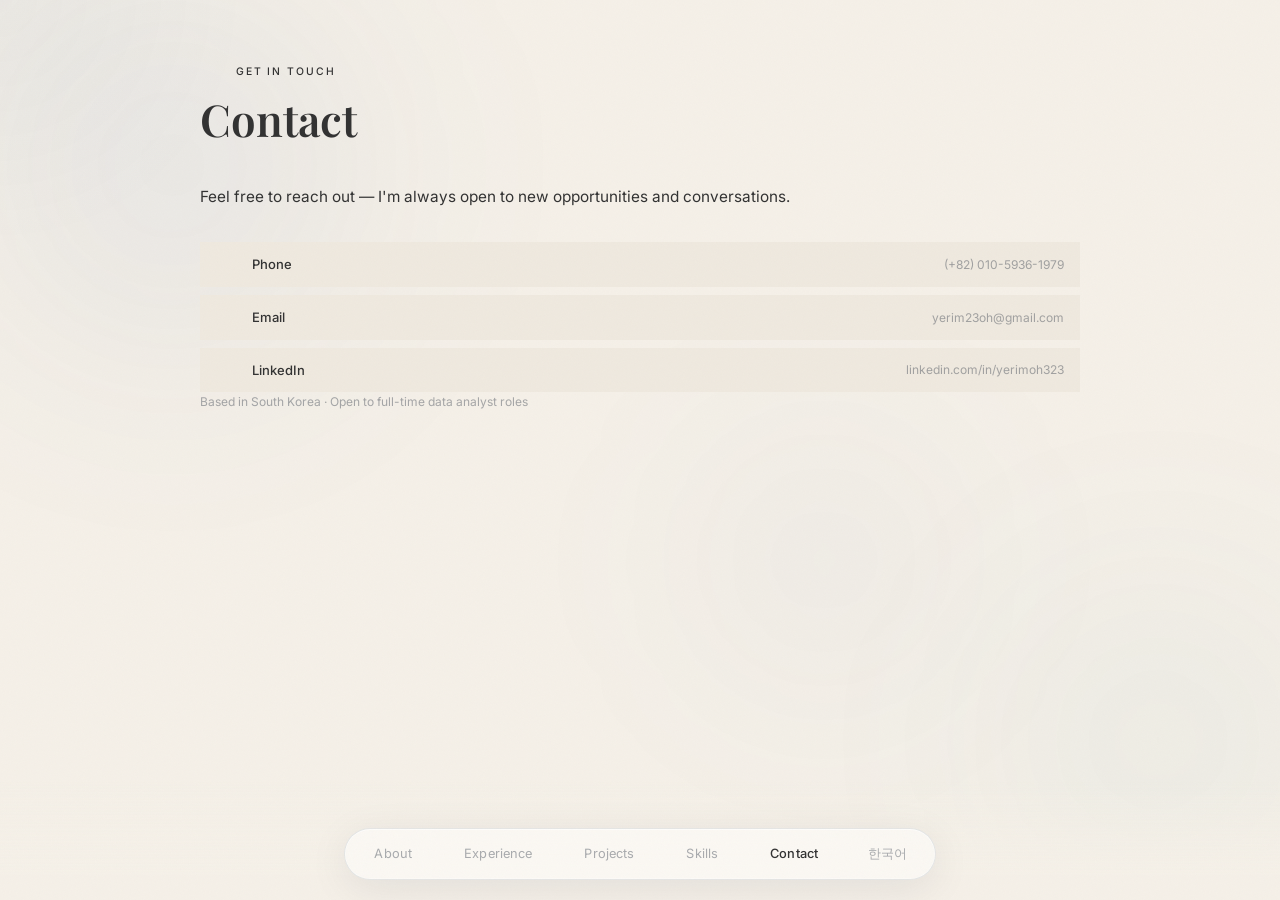
==== contact.html @ aa2ab44f "divide files" ====
<!doctype html>
<html lang="en">
  <head>
    <meta charset="UTF-8" />
    <meta name="viewport" content="width=device-width, initial-scale=1.0" />
    <title>Contact — Yerim Oh</title>
    <link rel="shortcut icon" href="./assets/images/logo.ico" type="image/x-icon" />
    <link rel="stylesheet" href="./css/style.css" />
    <link rel="preconnect" href="https://fonts.googleapis.com" />
    <link rel="preconnect" href="https://fonts.gstatic.com" crossorigin />
    <link
      href="https://fonts.googleapis.com/css2?family=Inter:wght@300;400;450;500;600&family=Playfair+Display:ital,wght@0,400;0,500;0,600;0,700;1,400;1,500&display=swap"
      rel="stylesheet"
    />
  </head>

  <body>

    <div class="ambient-bg" aria-hidden="true">
      <div class="ambient-orb"></div>
      <div class="ambient-orb"></div>
      <div class="ambient-orb"></div>
    </div>
    <div class="noise-overlay" aria-hidden="true"></div>
    <div class="cursor-glow" aria-hidden="true"></div>

    <div class="site-wrapper">

      <!-- ======================== CONTACT ======================== -->
      <section id="contact" class="section active">
        <div class="container">
          <p class="section-label">
            <span>Get in Touch</span>
          </p>
          <h2 class="section-title">
            <span>Contact</span>
          </h2>

          <p style="margin: 1rem 0 2rem; max-width: 600px; font-size: var(--fs-body); color: var(--text-secondary);">
            <span data-en>Feel free to reach out — I'm always open to new opportunities and conversations.</span>
            <span data-ko>편하게 연락해 주세요. 새로운 기회와 대화는 항상 환영합니다.</span>
          </p>

          <div class="contact-links">

          <a class="contact-link" href="tel:+821059361979" target="_blank">
            <span class="contact-icon fa fa-phone"></span>
            <span class="contact-label">Phone</span>
            <span class="contact-val">(+82) 010-5936-1979</span>
          </a>

          <a class="contact-link" href="mailto:yerim23oh@gmail.com">
            <span class="contact-icon fa fa-envelope"></span>
            <span class="contact-label">Email</span>
            <span class="contact-val" data-en>yerim23oh@gmail.com</span>
            <span class="contact-val" data-ko>yerim23oh@gmail.com</span>
          </a>

          <a class="contact-link" href="https://www.linkedin.com/in/yerimoh323/" target="_blank">
            <span class="contact-icon fa-brands fa-linkedin"></span>
            <span class="contact-label">LinkedIn</span>
            <span class="contact-val">linkedin.com/in/yerimoh323</span>
          </a>

        </div>

        <div class="section-divider"></div>

        <p style="font-size:12px; color: var(--text3);" data-en>Based in South Korea · Open to full-time data analyst roles</p>
        <p style="font-size:12px; color: var(--text3);" data-ko>한국 거주 · 데이터 분석가 정규직 포지션 지원 가능</p>

      </section>
    </div><!-- /site-wrapper -->

    <!-- ======================== BOTTOM NAV ======================== -->
    <nav class="bottom-nav" aria-label="Main navigation">
      <div class="nav-bar">
        <div class="nav-indicator"></div>
        <a href="index.html" class="nav-btn active">
          <span data-en>About</span><span data-ko>소개</span>
        </a>
        <a href="experience.html" class="nav-btn">
          <span data-en>Experience</span><span data-ko>경험</span>
        </a>
        <a href="projects.html" class="nav-btn">
          <span data-en>Projects</span><span data-ko>프로젝트</span>
        </a>
        <a href="skills.html" class="nav-btn">
          <span data-en>Skills</span><span data-ko>스킬</span>
        </a>
        <a href="contact.html" class="nav-btn">
          <span data-en>Contact</span><span data-ko>연락처</span>
        </a>
        <button class="lang-toggle" id="lang-toggle">한국어</button>
      </div>
    </nav>

    <script type="module" src="./js/main.js"></script>
  </body>
</html>
---- css/style.css ----
/* ========================================
   CUSTOM PROPERTIES
   ======================================== */

:root {
  --bg1: #f5f0e8;
  --bg2: #efe9df;
  --glass-bg: rgba(255, 255, 255, 0.5);
  --glass-bg-hover: rgba(255, 255, 255, 0.7);
  --glass-border: rgba(80, 100, 40, 0.1);
  --glass-border-hover: rgba(80, 100, 40, 0.2);

  --text: #333333;
  --text2: rgba(18, 26, 46, 0.6);
  --text3: rgba(18, 28, 46, 0.35);
  --text4: #5c6f96

  --accent: #39548f;
  --accent-light: rgba(42, 75, 140, 0.143);
  --accent-glow: rgba(42, 76, 140, 0.25);

  --holo-1: rgba(50, 90, 170, 0.5);
  --holo-2: rgba(69, 144, 185, 0.5);
  --holo-3: rgba(60, 121, 190, 0.45);

  --tag-award-bg: #e8d2d3; --tag-award: #702e30;
  --tag-work-bg:  #ebe2cc; --tag-work:  #be8918;
  --tag-act-bg:   #d4ddec; --tag-act:   #4e6440;
  --tag-edu-bg:   #e4def0; --tag-edu:   #473b64;

  --font-serif: "Playfair Display", "Georgia", serif;
  --font-sans: "Inter", -apple-system, BlinkMacSystemFont, "Segoe UI", sans-serif;

  --fs-display: clamp(2.8rem, 7vw, 5rem);
  --fs-h1: clamp(1.75rem, 3.5vw, 2.75rem);
  --fs-h2: clamp(1.25rem, 2.5vw, 1.75rem);
  --fs-h3: clamp(1rem, 1.5vw, 1.15rem);
  --fs-body: clamp(0.875rem, 1.2vw, 1rem);
  --fs-small: clamp(0.78rem, 1vw, 0.875rem);
  --fs-xs: clamp(0.65rem, 0.8vw, 0.75rem);

  --section-padding: clamp(2rem, 5vw, 5rem);
  --card-padding: clamp(1rem, 2vw, 1.5rem);
  --content-max-width: 960px;

  --ease-out: cubic-bezier(0.16, 1, 0.3, 1);
  --ease-smooth: cubic-bezier(0.4, 0, 0.2, 1);
  --ease-spring: cubic-bezier(0.34, 1.56, 0.64, 1);
  --transition-fast: 0.2s var(--ease-smooth);
  --transition-med: 0.45s var(--ease-out);
  --transition-slow: 0.7s var(--ease-out);

  --blur-glass: blur(20px) saturate(1.2);
  --blur-nav: blur(40px) saturate(1.5);
}

/* ========================================
   RESET & BASE
   ======================================== */

*, *::before, *::after {
  margin: 0;
  padding: 0;
  box-sizing: border-box;
}

html {
  font-family: var(--font-sans);
  -webkit-font-smoothing: antialiased;
  -moz-osx-font-smoothing: grayscale;
  scroll-behavior: smooth;
}

body {
  background: var(--bg1);
  color: var(--text);
  line-height: 1.6;
  min-height: 100vh;
  overflow-x: hidden;
}

a { text-decoration: none; color: inherit; }
button { font: inherit; border: none; background: none; cursor: pointer; color: inherit; }
ul, ol { list-style: none; }
img { display: block; max-width: 100%; }

::selection {
  background: rgba(42, 70, 118, 0.15);
  color: var(--text);
}

:focus-visible {
  outline: 2px solid var(--accent);
  outline-offset: 3px;
  border-radius: 4px;
}

/* ========================================
   NOISE TEXTURE OVERLAY
   ======================================== */

.noise-overlay {
  position: fixed;
  inset: 0;
  z-index: 999;
  pointer-events: none;
  opacity: 0.03;
  mix-blend-mode: multiply;
  background-image: url("data:image/svg+xml,%3Csvg viewBox='0 0 256 256' xmlns='http://www.w3.org/2000/svg'%3E%3Cfilter id='n'%3E%3CfeTurbulence type='fractalNoise' baseFrequency='0.9' numOctaves='4' stitchTiles='stitch'/%3E%3C/filter%3E%3Crect width='100%25' height='100%25' filter='url(%23n)'/%3E%3C/svg%3E");
  background-repeat: repeat;
  background-size: 200px 200px;
}

/* ========================================
   ANIMATED AMBIENT BACKGROUND
   ======================================== */

.ambient-bg {
  position: fixed;
  inset: 0;
  z-index: 0;
  pointer-events: none;
  overflow: hidden;
}

.ambient-orb {
  position: absolute;
  border-radius: 50%;
  filter: blur(90px);
  will-change: transform;
}

.ambient-orb:nth-child(1) {
  width: 600px;
  height: 600px;
  top: -15%;
  left: -10%;
  background: radial-gradient(circle, rgba(50, 104, 170, 0.08) 0%, transparent 70%);
  animation: orbFloat1 20s ease-in-out infinite;
}

.ambient-orb:nth-child(2) {
  width: 500px;
  height: 500px;
  bottom: -10%;
  right: -10%;
  background: radial-gradient(circle, rgba(54, 150, 175, 0.06) 0%, transparent 70%);
  animation: orbFloat2 25s ease-in-out infinite;
}

.ambient-orb:nth-child(3) {
  width: 400px;
  height: 400px;
  top: 40%;
  right: 20%;
  background: radial-gradient(circle, rgba(60, 120, 180, 0.05) 0%, transparent 70%);
  animation: orbFloat3 18s ease-in-out infinite;
}

@keyframes orbFloat1 {
  0%, 100% { transform: translate(0, 0) scale(1); }
  33% { transform: translate(60px, 40px) scale(1.1); }
  66% { transform: translate(-30px, 60px) scale(0.95); }
}

@keyframes orbFloat2 {
  0%, 100% { transform: translate(0, 0) scale(1); }
  33% { transform: translate(-50px, -30px) scale(1.05); }
  66% { transform: translate(40px, -50px) scale(0.9); }
}

@keyframes orbFloat3 {
  0%, 100% { transform: translate(0, 0) scale(1); }
  50% { transform: translate(-40px, 30px) scale(1.1); }
}

/* Cursor glow */
.cursor-glow {
  position: fixed;
  width: 500px;
  height: 500px;
  border-radius: 50%;
  pointer-events: none;
  z-index: 0;
  background: radial-gradient(circle, rgba(50, 105, 160, 0.04) 0%, transparent 70%);
  transform: translate(-50%, -50%);
  transition: opacity 0.3s;
  will-change: left, top;
}

/* ========================================
   LAYOUT
   ======================================== */

.site-wrapper {
  position: relative;
  z-index: 1;
  min-height: 100vh;
  padding-bottom: 110px;
}

.container {
  max-width: var(--content-max-width);
  margin: 0 auto;
  padding: 0 clamp(1.25rem, 4vw, 2.5rem);
}

/* ========================================
   SECTIONS
   ======================================== */

.section {
  display: none;
  padding-top: var(--section-padding);
  padding-bottom: var(--section-padding);
}

.section.active {
  display: block;
  animation: sectionIn 0.6s var(--ease-out) forwards;
}

@keyframes sectionIn {
  from { opacity: 0; transform: translateY(20px); }
  to { opacity: 1; transform: translateY(0); }
}

.section-label {
  font-family: var(--font-sans);
  font-size: var(--fs-xs);
  font-weight: 500;
  text-transform: uppercase;
  letter-spacing: 0.18em;
  color: var(--accent);
  margin-bottom: 0.75rem;
  display: flex;
  align-items: center;
  gap: 12px;
}

.section-label::before {
  content: "";
  width: 24px;
  height: 1px;
  background: var(--accent);
  opacity: 0.5;
}

.section-title {
  font-family: var(--font-serif);
  font-size: var(--fs-h1);
  font-weight: 600;
  line-height: 1.2;
  color: var(--text);
  margin-bottom: 2.5rem;
}

/* ========================================
   GLASS CARD — with holographic border
   ======================================== */

.glass-card {
  position: relative;
  background: var(--glass-bg);
  backdrop-filter: var(--blur-glass);
  -webkit-backdrop-filter: var(--blur-glass);
  border: 1px solid var(--glass-border);
  border-radius: 16px;
  transition:
    border-color 0.3s var(--ease-smooth),
    box-shadow 0.3s var(--ease-smooth),
    transform 0.3s var(--ease-out),
    background 0.3s var(--ease-smooth);
  overflow: hidden;
  transform-style: preserve-3d;
  will-change: transform;
}

/* Holographic shimmer on hover */
.glass-card::before {
  content: "";
  position: absolute;
  inset: 0;
  border-radius: inherit;
  background: linear-gradient(
    135deg,
    transparent 0%,
    rgba(100, 170, 50, 0.04) 25%,
    rgba(200, 190, 40, 0.05) 50%,
    rgba(140, 190, 60, 0.04) 75%,
    transparent 100%
  );
  opacity: 0;
  transition: opacity 0.4s var(--ease-smooth);
  pointer-events: none;
  z-index: 1;
}

/* Inner light reflection */
.glass-card::after {
  content: "";
  position: absolute;
  top: 0;
  left: 0;
  right: 0;
  height: 1px;
  background: linear-gradient(
    90deg,
    transparent 0%,
    rgba(255, 255, 255, 0.5) 30%,
    rgba(255, 255, 255, 0.7) 50%,
    rgba(255, 255, 255, 0.5) 70%,
    transparent 100%
  );
  z-index: 2;
  pointer-events: none;
}

.glass-card:hover {
  background: var(--glass-bg-hover);
  border-color: var(--glass-border-hover);
  box-shadow:
    0 8px 32px rgba(18, 28, 46, 0.08),
    0 0 0 1px rgba(255, 255, 255, 0.3) inset;
}

.glass-card:hover::before {
  opacity: 1;
}

.glass-pill {
  background: var(--glass-bg);
  backdrop-filter: blur(16px) saturate(1.1);
  -webkit-backdrop-filter: blur(16px) saturate(1.1);
  border: 1px solid var(--glass-border);
  border-radius: 100px;
  transition: all var(--transition-fast);
}

.glass-pill:hover {
  background: var(--glass-bg-hover);
  border-color: var(--glass-border-hover);
}

.glass-pill.active {
  background: rgba(42, 81, 140, 0.1);
  border-color: rgba(42, 88, 140, 0.25);
  color: var(--accent);
  box-shadow: 0 0 16px rgba(42, 76, 140, 0.06);
}

/* ========================================
   BOTTOM NAVIGATION
   ======================================== */

.bottom-nav {
  position: fixed;
  bottom: 0;
  left: 0;
  right: 0;
  z-index: 100;
  display: flex;
  justify-content: center;
  padding: 12px 16px 20px;
  pointer-events: none;
}

.bottom-nav::before {
  content: "";
  position: absolute;
  bottom: 0;
  left: 0;
  right: 0;
  height: 120px;
  background: linear-gradient(to top, var(--bg1) 20%, transparent 100%);
  pointer-events: none;
}

.nav-bar {
  position: relative;
  display: flex;
  gap: 4px;
  padding: 5px;
  background: rgba(255, 255, 255, 0.5);
  backdrop-filter: var(--blur-nav);
  -webkit-backdrop-filter: var(--blur-nav);
  border: 1px solid rgba(40, 71, 100, 0.1);
  border-radius: 100px;
  pointer-events: all;
  box-shadow:
    0 8px 40px rgba(18, 26, 46, 0.08),
    0 0 0 0.5px rgba(255, 255, 255, 0.6) inset,
    0 1px 0 rgba(255, 255, 255, 0.5) inset;
}

/* Sliding active indicator */
.nav-indicator {
  position: absolute;
  top: 5px;
  left: 0;
  height: calc(100% - 10px);
  border-radius: 100px;
  background: rgba(42, 73, 140, 0.1);
  box-shadow:
    0 2px 12px rgba(18, 33, 46, 0.05),
    0 0 0 0.5px rgba(42, 86, 140, 0.15) inset;
  transition: left 0.4s var(--ease-spring), width 0.4s var(--ease-spring);
  pointer-events: none;
  z-index: 0;
}

.nav-btn {
  position: relative;
  z-index: 1;
  padding: 10px 22px;
  font-size: var(--fs-small);
  font-weight: 400;
  color: var(--text3);
  border-radius: 100px;
  transition: color 0.3s var(--ease-smooth);
  white-space: nowrap;
  letter-spacing: 0.01em;
}

.nav-btn:hover {
  color: var(--text2);
}

.nav-btn.active {
  color: var(--accent);
  font-weight: 500;
}

.lang-toggle {
  position: relative;
  z-index: 1;
  padding: 10px 22px;
  font-size: var(--fs-small);
  font-weight: 400;
  color: var(--text3);
  border-radius: 100px;
  transition: color 0.3s var(--ease-smooth);
  white-space: nowrap;
  letter-spacing: 0.01em;
  margin-left: auto;
}

.lang-toggle:hover {
  color: var(--text2);
}

/* ========================================
   ABOUT SECTION
   ======================================== */

.about-hero {
  padding-top: clamp(4rem, 12vw, 9rem);
  padding-bottom: 2rem;
  position: relative;
}

/* Decorative accent line */
.about-hero::before {
  content: "";
  position: absolute;
  top: clamp(2rem, 8vw, 5rem);
  left: 0;
  width: 40px;
  height: 2px;
  background: linear-gradient(90deg, var(--holo-1), var(--holo-2), var(--holo-3));
  border-radius: 2px;
  animation: holoLine 4s ease-in-out infinite;
}

@keyframes holoLine {
  0%, 100% { opacity: 0.5; width: 40px; }
  50% { opacity: 0.8; width: 60px; }
}

.about-greeting {
  font-family: var(--font-serif);
  font-size: var(--fs-display);
  font-weight: 700;
  line-height: 1.3;
  margin-bottom: 2.5rem;
  letter-spacing: -0.02em;
  background: linear-gradient(
    135deg,
    var(--text) 0%,
    #223a70 40%,
    #3e64a4 60%,
    var(--text) 100%
  );
  background-size: 300% auto;
  -webkit-background-clip: text;
  -webkit-text-fill-color: transparent;
  background-clip: text;
  animation: shimmer 10s ease-in-out infinite;
  display: inline-block;
  padding-bottom: 0.1em;
}

@keyframes shimmer {
  0%, 100% { background-position: 0% center; }
  50% { background-position: 300% center; }
}

.about-bio {max-width: 620px;}
.about-bio p {font-size: var(--fs-body); color: var(--text2); line-height: 1.85; margin-bottom: 1.25rem;}
.about-bio p:last-child { margin-bottom: 0;}

.about-meta {
  display: flex; flex-wrap: wrap; gap: 1.5rem;
  margin-top: 2rem;
}

.meta-item {font-size: var(--fs-xs);}
.meta-label { color: var(--text4); text-transform: uppercase; letter-spacing: 0.06em; font-size: var(--fs-xs); margin-bottom: 3px; font-weight: 500;}
.meta-val {color: var(--text); font-weight: 500; font-size: var(--fs-small);}

/* ========================================
   EXPERIENCE SECTION
   ======================================== */

/* Tab buttons */
.tabs {
  display: flex; gap: 8px;
  margin-bottom: 2rem;
  flex-wrap: wrap;
}

.tab-btn {
  padding: 8px 18px;
  border-radius: 100px;
  font-size: var(--fs-xs);
  font-weight: 500;
  cursor: pointer;
  border: 1px solid var(--glass-border);
  color: var(--text3);
  background: transparent;
  transition: all var(--transition-fast);
  font-family: inherit;
  letter-spacing: 0.03em;
}
.tab-btn.active,
.tab-btn:hover {background: var(--accent); color: var(--bg); border-color: var(--accent);
}

/* ── TAGS ── */
.tag {
  display: inline-block;
  font-size: 10px;
  font-weight: 500;
  padding: 2px 7px;
  border-radius: 10px;
  white-space: nowrap;
  letter-spacing: 0.02em;
  border: 1px solid transparent;
}
.tag-award { background: var(--tag-award-bg); color: var(--tag-award); border-color: var(--tag-award); }
.tag-work  { background: var(--tag-work-bg);  color: var(--tag-work);  border-color: var(--tag-work); }
.tag-act   { background: var(--tag-act-bg);   color: var(--tag-act);   border-color: var(--tag-act); }
.tag-edu   { background: var(--tag-edu-bg);   color: var(--tag-edu);   border-color: var(--tag-edu); }


/* ── TIMELINE VIEW ── */
.tl-view {display: none;}
.tl-view.active {display: block;}

.year-block {margin-bottom: 2.25rem;}
.year-label {
  font-size: var(--fs-xs);
  font-weight: 500;
  letter-spacing: 0.06em;
  text-transform: uppercase;
  color: var(--text4);
  padding-bottom: 8px;
  border-bottom: 1px solid var(--glass-border);
  margin-bottom: 12px;
}

.tl-rows { display: flex; flex-direction: column; gap: 12px; }
.tl-row { display: flex; gap: 16px; align-items: flex-start; }
.tl-tag { flex-shrink: 0; margin-top: 2px; min-width: 60px; text-align: center; }
.tl-body { font-size: var(--fs-small); color: var(--text); line-height: 1.6; flex: 1;}
.tl-title { font-weight: 500; margin-bottom: 4px;}
.tl-detail { font-size: var(--fs-xs); color: var(--text2); margin-top: 4px; line-height: 1.5; }
.tl-detail + .tl-detail { margin-top: 3px; }

/* ── CATEGORY VIEW ── */

.experience-group {margin-bottom: 3.5rem;}
.experience-group:last-child {margin-bottom: 0;}

.experience-group-title {
  font-family: var(--font-serif);
  font-size: var(--fs-h2);
  font-weight: 600;
  margin-bottom: 1.75rem;
  display: flex;
  align-items: center;
  gap: 12px;
}

.experience-group-title::after {
  content: "";
  flex: 1;
  height: 1px;
  background: linear-gradient(90deg, var(--glass-border), transparent);
}

.timeline {position: relative;padding-left: 32px;}

.timeline::before {
  content: "";
  position: absolute;
  top: 6px;
  left: 5px;
  bottom: 6px;
  width: 1px;
  background: linear-gradient(
    to bottom,
    var(--holo-1) 0%,
    var(--holo-2) 50%,
    var(--holo-3) 100%
  );
  opacity: 0.4;
}

.timeline-entry {position: relative; margin-bottom: 20px;}
.timeline-entry:last-child {margin-bottom: 0;}

.timeline-marker {
  position: absolute;
  top: 22px;
  left: -32px;
  width: 11px;
  height: 11px;
  border-radius: 50%;
  background: var(--bg1);
  border: 2px solid var(--accent);
  box-shadow:
    0 0 8px var(--accent-glow),
    0 0 20px rgba(42, 89, 140, 0.08);
  z-index: 1;
  transition: box-shadow 0.3s;
}

.timeline-entry:hover .timeline-marker {
  box-shadow:
    0 0 12px var(--accent-glow),
    0 0 30px rgba(42, 80, 140, 0.12);
}

.timeline-content {padding: var(--card-padding);}

.timeline-header {
  display: flex;
  flex-wrap: wrap;
  align-items: center;
  justify-content: space-between;
  gap: 8px;
  margin-bottom: 6px;
}

.timeline-company-link {display: flex;align-items: center; gap: 10px; transition: color var(--transition-fast);}
.timeline-company-link:hover {color: var(--accent);}
.timeline-company {font-family: var(--font-serif); font-size: var(--fs-h3); font-weight: 600;}

.timeline-date {font-size: var(--fs-xs); color: var(--text4); font-weight: 400; font-family: var(--font-sans); letter-spacing: 0.03em;}

.timeline-role {font-size: var(--fs-small); color: var(--accent); font-weight: 500; margin-bottom: 6px;}

.timeline-desc {font-size: var(--fs-small); color: var(--text2); line-height: 1.7; margin-bottom: 10px;}
.timeline-desc-list {padding-left: 1.2rem; margin-bottom: 10px;}
.timeline-desc-list li {font-size: var(--fs-small); color: var(--text2); line-height: 1.7; margin-bottom: 3px; list-style: disc;}
.timeline-desc-list li::marker {color: var(--accent);}

.timeline-highlights { margin-top: 10px; padding-left: 1.2rem;}
.timeline-highlights li {font-size: var(--fs-small); color: var(--text2); line-height: 1.7; margin-bottom: 3px; list-style: disc;}
.timeline-highlights li::marker {color: var(--accent);}

/* ========================================
   PROJECTS SECTION
   ======================================== */

.project-grid {display: grid; grid-template-columns: 1fr; gap: 24px;}

/* --- Project card: layered glass panel --- */

.project-card {display: flex; flex-direction: column; cursor: pointer; perspective: 1000px; position: relative; border-radius: 20px;}

/* Outer holographic ring glow on hover */
.project-card.glass-card {
  border-radius: 20px;
  border: 1px solid rgba(40, 63, 100, 0.08);
  background:
    linear-gradient(
      165deg,
      rgba(255, 255, 255, 0.6) 0%,
      rgba(255, 255, 255, 0.35) 50%,
      rgba(255, 255, 255, 0.5) 100%
    );
  box-shadow:
    0 2px 8px rgba(18, 26, 46, 0.04),
    0 0 0 0.5px rgba(255, 255, 255, 0.5) inset;
}

.project-card.glass-card:hover {
  border-color: rgba(40, 85, 140, 0.18);
  background:
    linear-gradient(
      165deg,
      rgba(255, 255, 255, 0.72) 0%,
      rgba(255, 255, 255, 0.45) 50%,
      rgba(255, 255, 255, 0.6) 100%
    );
  box-shadow:
    0 12px 40px rgba(18, 28, 46, 0.08),
    0 4px 16px rgba(42, 81, 140, 0.05),
    0 0 0 0.5px rgba(255, 255, 255, 0.6) inset;
}

.project-card-img {position: relative; width: 100%; aspect-ratio: 16 / 10; overflow: hidden; border-radius: 20px 20px 0 0;}
.project-card-img img {
  width: 100%; height: 100%; object-fit: cover;
  transition: transform 0.7s var(--ease-out), filter 0.5s var(--ease-out);
}

.project-card:hover .project-card-img img { transform: scale(1.06);}

.project-card-overlay {
  position: absolute;
  inset: 0;
  display: flex;
  align-items: center;
  justify-content: center;
  gap: 8px;
  background: linear-gradient(
    160deg,
    rgba(18, 28, 46, 0.25) 0%,
    rgba(20, 37, 60, 0.35) 100%
  );
  backdrop-filter: blur(2px);
  -webkit-backdrop-filter: blur(2px);
  opacity: 0;
  transition: opacity 0.35s var(--ease-smooth);
  color: #f7f7f7;
  z-index: 3;
}

.project-card-overlay svg {filter: drop-shadow(0 2px 8px rgba(0, 0, 0, 0.2));}

/* AR-style "VIEW" label on hover */
.project-card-overlay::after {
  content: "VIEW";
  font-family: var(--font-sans);
  font-size: 10px;
  font-weight: 600;
  letter-spacing: 0.2em;
  color: rgba(255, 255, 255, 0.9);
}
.project-card:hover .project-card-overlay {opacity: 1;}

/* Card body with year pinned top-right */
.project-card-body {
  position: relative;
  padding: var(--card-padding);
  padding-top: calc(var(--card-padding) + 2px);
  flex: 1;
  z-index: 3;
}

.project-card-title {
  font-family: var(--font-serif);
  font-size: var(--fs-h3);
  font-weight: 600;
  margin-bottom: 0.5rem;
  line-height: 1.3;
  transition: color 0.3s var(--ease-smooth);
}
.project-card:hover .project-card-title {color: var(--accent);}

.project-card-tags {display: flex; flex-wrap: wrap; gap: 5px; margin-bottom: 0.6rem;}
.tag {
  font-size: var(--fs-xs);
  font-weight: 450;
  color: var(--accent);
  padding: 3px 10px;
  background: var(--accent-light);
  border-radius: 100px;
  white-space: nowrap;
  border: 1px solid rgba(42, 80, 140, 0.08);
}

.project-card-desc {font-size: var(--fs-small); color: var(--text2); line-height: 1.6;}
.project-card-year {font-family: var(--font-sans); font-size: var(--fs-xs); color: var(--text3); margin-top: 8px;
}

@keyframes fadeScale {
  from { opacity: 0; transform: scale(0.95) translateY(8px); }
  to { opacity: 1; transform: scale(1) translateY(0); }
}


/* ========================================
   SKILLS SECTION
   ======================================== */

.skills-grid {
  display: grid;
  grid-template-columns: repeat(auto-fit, minmax(220px, 1fr));
  gap: 10px;
}
.skill-group {
  background: var(--bg2);
  border: 1px solid var(--border2);
  border-radius: var(--radius);
  padding: 14px 16px;
}
.skill-group-title {
  font-size: 13px;
  font-weight: 500;
  letter-spacing: 0.08em;
  text-transform: uppercase;
  color: var(--text3);
  margin-bottom: 10px;
}
.skill-pills { display: flex; flex-wrap: wrap; gap: 5px; }
.skill-pill {
  font-size: 12px;
  padding: 3px 10px;
  border-radius: 20px;
  background: var(--bg);
  border: 1px solid var(--border);
  color: var(--text);
}

/* ========================================
   CONTACTS SECTION
   ======================================== */

.contact-links { display: flex; flex-direction: column; gap: 8px; margin-top: 1.5rem; }
.contact-link {
  display: flex; align-items: center; gap: 12px;
  padding: 12px 16px;
  background: var(--bg2);
  border: 1px solid var(--border2);
  border-radius: var(--radius);
  text-decoration: none;
  color: var(--text);
  font-size: 13px;
  font-weight: 500;
  transition: border-color .15s, background .15s;
}
.contact-link:hover { border-color: var(--accent); background: var(--accent-light); }
.contact-icon { font-size: 16px; width: 24px; text-align: center; }
.contact-label { flex: 1; }
.contact-val { font-size: 12px; color: var(--text3); font-weight: 400; }


/* ========================================
   STAGGERED ENTRANCE
   ======================================== */

.stagger-in {
  opacity: 0;
  transform: translateY(24px);
  transition: opacity 0.5s var(--ease-out), transform 0.5s var(--ease-out);
}

.stagger-in.visible {
  opacity: 1;
  transform: translateY(0);
}

/* ========================================
   RESPONSIVE — TABLET (580px+)
   ======================================== */

@media (min-width: 560px) {
  .project-grid {
    grid-template-columns: repeat(2, 1fr);
  }

  .blog-card {
    flex-direction: row;
  }

  .blog-card-img {
    width: 260px;
    min-width: 260px;
    aspect-ratio: auto;
    border-radius: 16px 0 0 16px;
  }

  .blog-card-body {
    display: flex;
    flex-direction: column;
    justify-content: center;
  }
}

/* ========================================
   RESPONSIVE — DESKTOP (900px+)
   ======================================== */

@media (min-width: 900px) {
  .project-grid {
    grid-template-columns: repeat(2, 1fr);
  }

  .blog-card-img {
    width: 300px;
    min-width: 300px;
  }

  .nav-btn {
    padding: 10px 24px;
  }
}

/* ========================================
   RESPONSIVE — MOBILE (< 450px)
   ======================================== */

@media (max-width: 449px) {
  .nav-btn {
    padding: 8px 14px;
    font-size: var(--fs-xs);
  }

  .about-greeting {
    font-size: clamp(2.2rem, 12vw, 3.2rem);
  }

  .blog-card-title {
    font-size: var(--fs-h3);
  }

  .timeline {
    padding-left: 24px;
  }

  .timeline-marker {
    left: -24px;
    width: 9px;
    height: 9px;
  }

  .timeline-header {
    flex-direction: column;
    align-items: flex-start;
    gap: 4px;
  }

  .cursor-glow {
    display: none;
  }
}

/* ========================================
   SCROLLBAR
   ======================================== */

body::-webkit-scrollbar { width: 6px; }
body::-webkit-scrollbar-track { background: var(--bg1); }
body::-webkit-scrollbar-thumb {
  background: rgba(26, 46, 18, 0.1);
  border-radius: 6px;
}
body::-webkit-scrollbar-thumb:hover {
  background: rgba(26, 46, 18, 0.18);
}

/* ========================================
   PRINT
   ======================================== */

@media print {
  .bottom-nav, .ambient-bg, .noise-overlay, .cursor-glow { display: none; }
  .section { display: block !important; }
}

/* ========================================
   REDUCED MOTION
   ======================================== */

@media (prefers-reduced-motion: reduce) {
  *, *::before, *::after {
    animation-duration: 0.01ms !important;
    transition-duration: 0.01ms !important;
  }
}


/* ========================================
   LANG SWITCH
   ======================================== */

body.ko [data-en] { display: none !important; }
body:not(.ko) [data-ko] { display: none !important; }
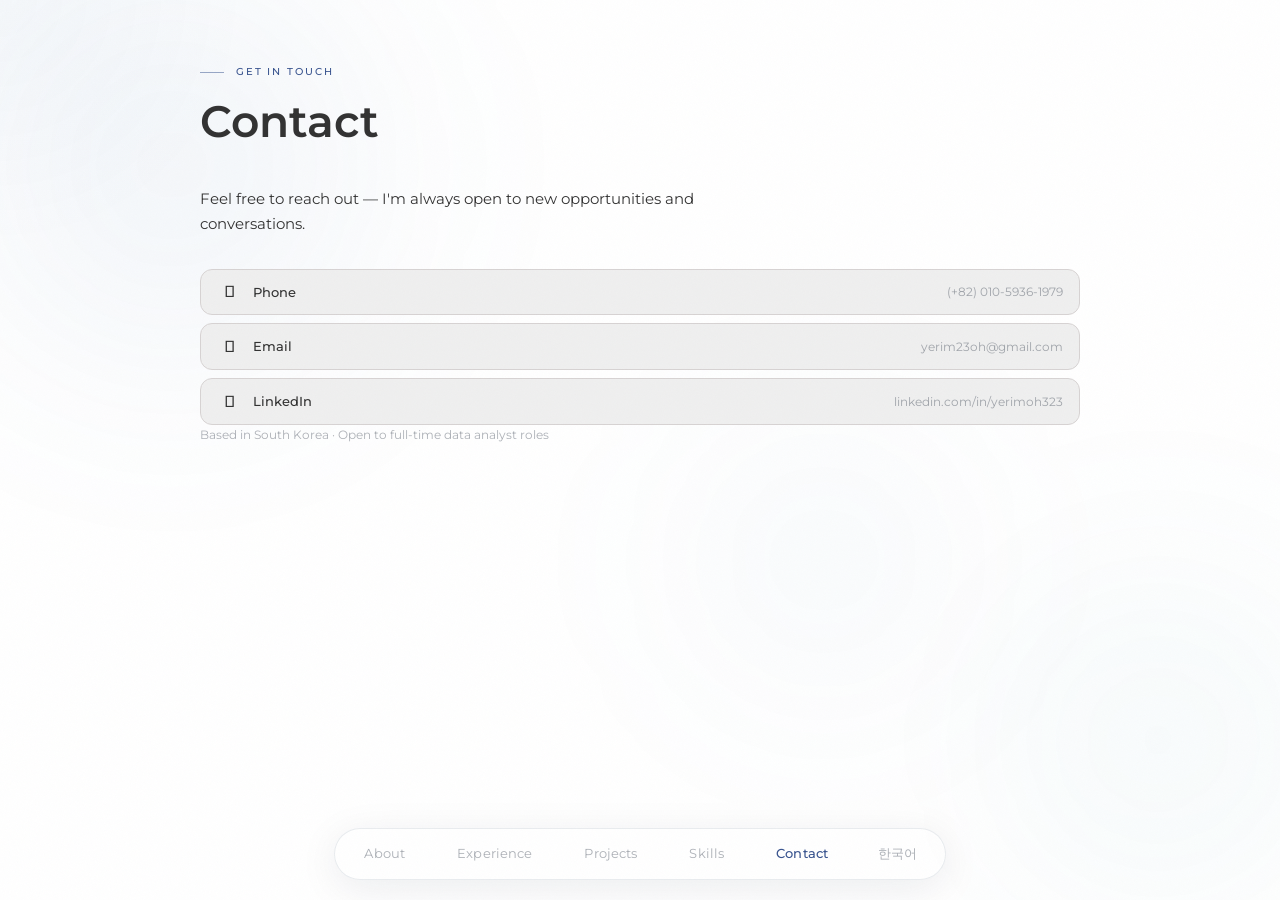
==== commit 1303c62c: "change font" ====
--- a/contact.html
+++ b/contact.html
@@ -6,6 +6,9 @@
     <title>Contact — Yerim Oh</title>
     <link rel="shortcut icon" href="./assets/images/logo.ico" type="image/x-icon" />
     <link rel="stylesheet" href="./css/style.css" />
+    <!-- Montserrat font for all non-title text -->
+    <link href="https://fonts.googleapis.com/css2?family=Montserrat:wght@300;400;500;600;700&display=swap" rel="stylesheet">
+    <link rel="stylesheet" href="https://cdnjs.cloudflare.com/ajax/libs/font-awesome/6.5.0/css/all.min.css">
     <link rel="preconnect" href="https://fonts.googleapis.com" />
     <link rel="preconnect" href="https://fonts.gstatic.com" crossorigin />
     <link
@@ -52,8 +55,7 @@
           <a class="contact-link" href="mailto:yerim23oh@gmail.com">
             <span class="contact-icon fa fa-envelope"></span>
             <span class="contact-label">Email</span>
-            <span class="contact-val" data-en>yerim23oh@gmail.com</span>
-            <span class="contact-val" data-ko>yerim23oh@gmail.com</span>
+            <span class="contact-val">yerim23oh@gmail.com</span>
           </a>
 
           <a class="contact-link" href="https://www.linkedin.com/in/yerimoh323/" target="_blank">
@@ -72,7 +74,7 @@
       </section>
     </div><!-- /site-wrapper -->
 
-    <!-- ======================== BOTTOM NAV ======================== -->
+<!-- ======================== BOTTOM NAV ======================== -->
     <nav class="bottom-nav" aria-label="Main navigation">
       <div class="nav-bar">
         <div class="nav-indicator"></div>
--- a/css/style.css
+++ b/css/style.css
@@ -3,8 +3,10 @@
    ======================================== */
 
 :root {
-  --bg1: #f5f0e8;
-  --bg2: #efe9df;
+  --bg: #f7f7f7;
+  --bg2: #efefef;
+  --border: #d9d9d9;
+  --border2: #d7d3d3;
   --glass-bg: rgba(255, 255, 255, 0.5);
   --glass-bg-hover: rgba(255, 255, 255, 0.7);
   --glass-border: rgba(80, 100, 40, 0.1);
@@ -13,7 +15,7 @@
   --text: #333333;
   --text2: rgba(18, 26, 46, 0.6);
   --text3: rgba(18, 28, 46, 0.35);
-  --text4: #5c6f96
+  --text4: #5c6f96;
 
   --accent: #39548f;
   --accent-light: rgba(42, 75, 140, 0.143);
@@ -29,7 +31,7 @@
   --tag-edu-bg:   #e4def0; --tag-edu:   #473b64;
 
   --font-serif: "Playfair Display", "Georgia", serif;
-  --font-sans: "Inter", -apple-system, BlinkMacSystemFont, "Segoe UI", sans-serif;
+  --font-sans: "Montserrat", "Inter", -apple-system, BlinkMacSystemFont, "Segoe UI", sans-serif;
 
   --fs-display: clamp(2.8rem, 7vw, 5rem);
   --fs-h1: clamp(1.75rem, 3.5vw, 2.75rem);
@@ -52,6 +54,8 @@
 
   --blur-glass: blur(20px) saturate(1.2);
   --blur-nav: blur(40px) saturate(1.5);
+
+  --radius: 12px;
 }
 
 /* ========================================
@@ -69,6 +73,15 @@
   -webkit-font-smoothing: antialiased;
   -moz-osx-font-smoothing: grayscale;
   scroll-behavior: smooth;
+
+/* Ensure all non-title text uses Montserrat, including Korean */
+body, p, span, li, input, textarea, button, label, .contact-label, .contact-val, .contact-link, .section-label, .section-divider {
+  font-family: var(--font-sans) !important;
+}
+
+/* Keep titles using Playfair Display */
+h1, h2, h3, h4, h5, h6, .section-title {
+  font-family: var(--font-serif) !important;
 }
 
 body {
@@ -823,7 +836,7 @@
   font-weight: 500;
   letter-spacing: 0.08em;
   text-transform: uppercase;
-  color: var(--text3);
+  color: var(--text4);
   margin-bottom: 10px;
 }
 .skill-pills { display: flex; flex-wrap: wrap; gap: 5px; }
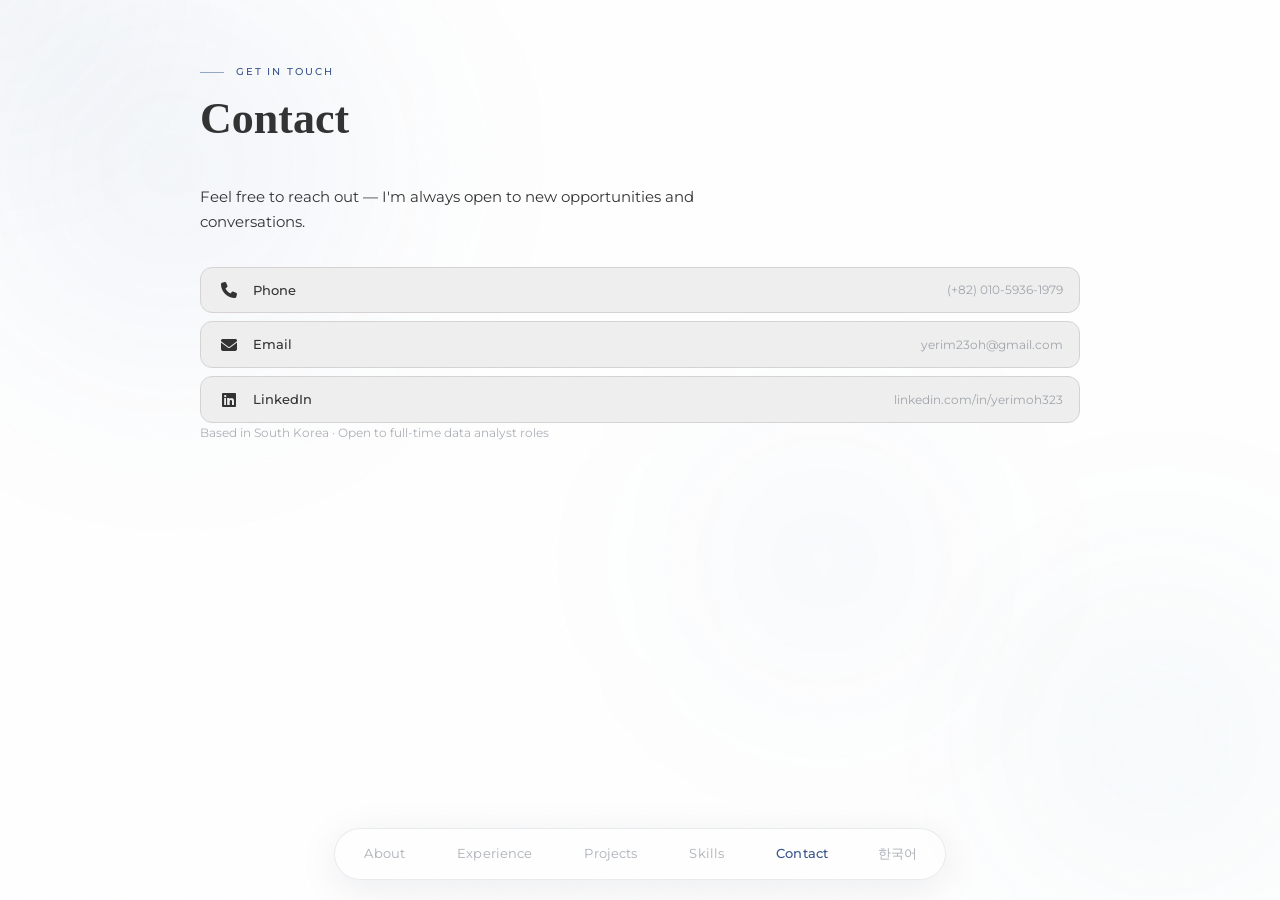
==== commit 431a30af: "edit font" ====
--- a/contact.html
+++ b/contact.html
@@ -6,15 +6,10 @@
     <title>Contact — Yerim Oh</title>
     <link rel="shortcut icon" href="./assets/images/logo.ico" type="image/x-icon" />
     <link rel="stylesheet" href="./css/style.css" />
-    <!-- Montserrat font for all non-title text -->
-    <link href="https://fonts.googleapis.com/css2?family=Montserrat:wght@300;400;500;600;700&display=swap" rel="stylesheet">
     <link rel="stylesheet" href="https://cdnjs.cloudflare.com/ajax/libs/font-awesome/6.5.0/css/all.min.css">
     <link rel="preconnect" href="https://fonts.googleapis.com" />
     <link rel="preconnect" href="https://fonts.gstatic.com" crossorigin />
-    <link
-      href="https://fonts.googleapis.com/css2?family=Inter:wght@300;400;450;500;600&family=Playfair+Display:ital,wght@0,400;0,500;0,600;0,700;1,400;1,500&display=swap"
-      rel="stylesheet"
-    />
+    <link href="https://fonts.googleapis.com/css2?family=Montserrat:wght@300;400;500;600;700&display=swap" rel="stylesheet">
   </head>
 
   <body>
@@ -32,12 +27,9 @@
       <!-- ======================== CONTACT ======================== -->
       <section id="contact" class="section active">
         <div class="container">
-          <p class="section-label">
-            <span>Get in Touch</span>
-          </p>
-          <h2 class="section-title">
-            <span>Contact</span>
-          </h2>
+          
+          <p class="section-label" data-en>Get in Touch</p>
+          <h2 class="section-title" data-en>Contact</h2>
 
           <p style="margin: 1rem 0 2rem; max-width: 600px; font-size: var(--fs-body); color: var(--text-secondary);">
             <span data-en>Feel free to reach out — I'm always open to new opportunities and conversations.</span>
--- a/css/style.css
+++ b/css/style.css
@@ -1,3 +1,5 @@
+@import url('https://fonts.googleapis.com/css2?family=Montserrat:wght@300;400;500;600&family=Lora:ital@0;1&family=Ubuntu+Mono:wght@400;700&family=Noto+Sans+KR:wght@300;400;500;600&display=swap');
+
 /* ========================================
    CUSTOM PROPERTIES
    ======================================== */
@@ -31,7 +33,7 @@
   --tag-edu-bg:   #e4def0; --tag-edu:   #473b64;
 
   --font-serif: "Playfair Display", "Georgia", serif;
-  --font-sans: "Montserrat", "Inter", -apple-system, BlinkMacSystemFont, "Segoe UI", sans-serif;
+  --font-sans: "Montserrat", -apple-system, BlinkMacSystemFont, "Segoe UI", sans-serif;
 
   --fs-display: clamp(2.8rem, 7vw, 5rem);
   --fs-h1: clamp(1.75rem, 3.5vw, 2.75rem);
@@ -69,20 +71,10 @@
 }
 
 html {
-  font-family: var(--font-sans);
+  font-family: var(--font-sans) !important;
   -webkit-font-smoothing: antialiased;
   -moz-osx-font-smoothing: grayscale;
-  scroll-behavior: smooth;
-
-/* Ensure all non-title text uses Montserrat, including Korean */
-body, p, span, li, input, textarea, button, label, .contact-label, .contact-val, .contact-link, .section-label, .section-divider {
-  font-family: var(--font-sans) !important;
-}
-
-/* Keep titles using Playfair Display */
-h1, h2, h3, h4, h5, h6, .section-title {
-  font-family: var(--font-serif) !important;
-}
+  scroll-behavior: smooth;}
 
 body {
   background: var(--bg1);
